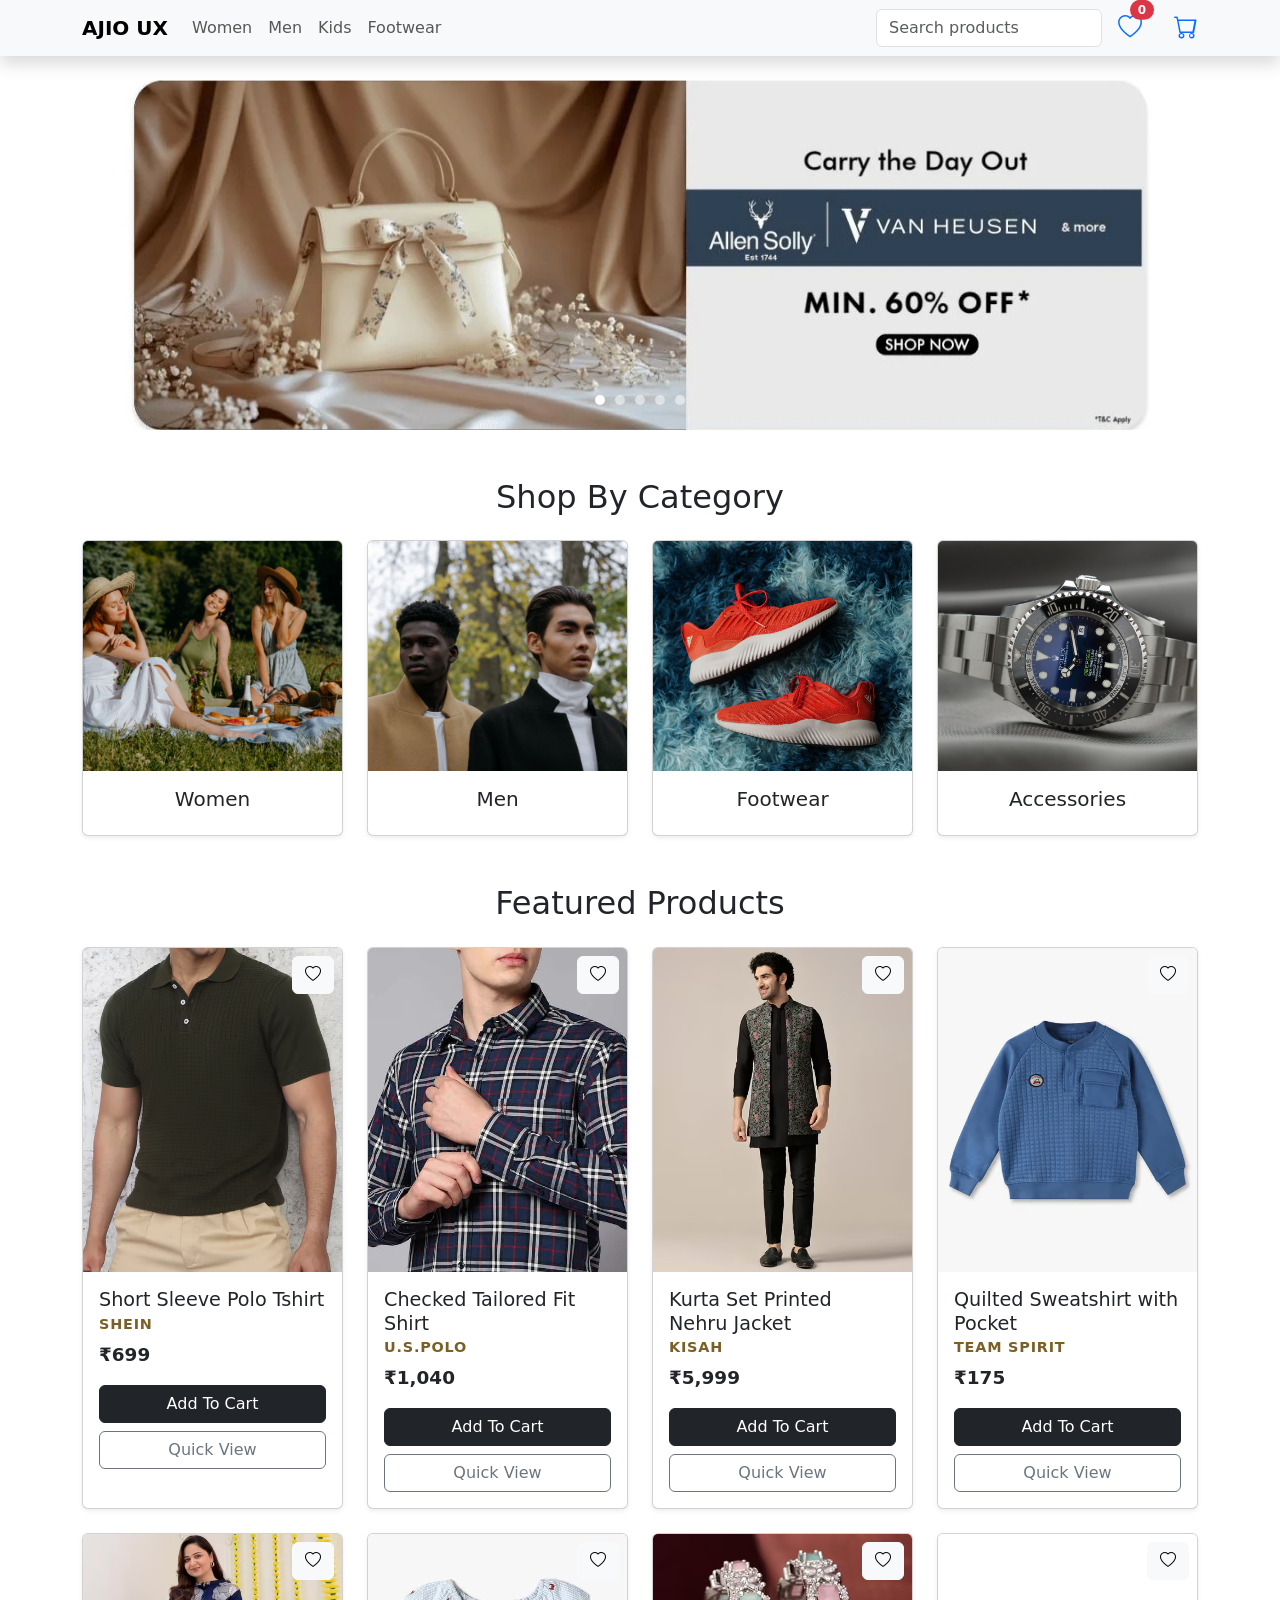
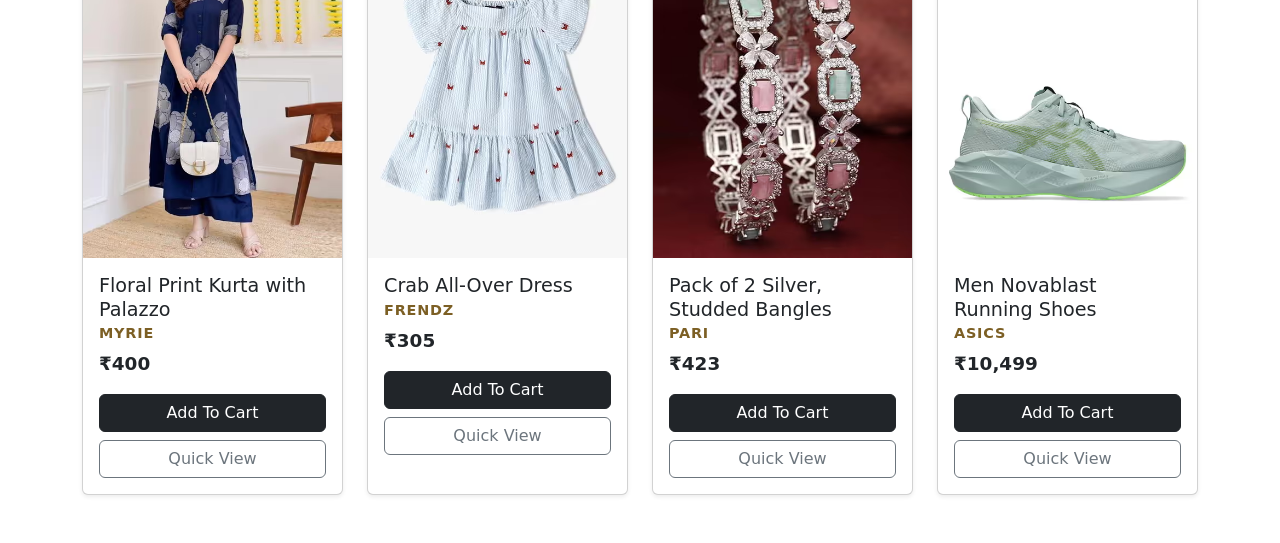
==== index.html @ 8faeaf85 "initial commit homepage done" ====
<!DOCTYPE html>
<html lang="en">

<head>
    <meta charset="UTF-8">
    <meta name="viewport" content="width=device-width, initial-scale=1.0">
    <title>AJIO</title>

    <link href="https://cdn.jsdelivr.net/npm/bootstrap@5.3.7/dist/css/bootstrap.min.css" rel="stylesheet">
    <link rel="stylesheet"
        href="https://cdn.jsdelivr.net/npm/bootstrap-icons@1.11.3/font/bootstrap-icons.min.css">

    <link rel="stylesheet" href="css/style.css">
</head>

<body>

    <nav class="navbar navbar-expand-lg bg-light shadow fixed-top">
    <div class="container">
        <a class="navbar-brand fw-bold" href="#">AJIO UX</a>
        <button class="navbar-toggler"
            type="button"
            data-bs-toggle="collapse"
            data-bs-target="#navbarNav">
            <span class="navbar-toggler-icon"></span>
        </button>
        <div class="collapse navbar-collapse"
            id="navbarNav">
            <ul class="navbar-nav me-auto">
                <li class="nav-item">
                    <a class="nav-link" href="#">Women</a>
                </li>
                <li class="nav-item">
                    <a class="nav-link" href="#">Men</a>
                </li>
                <li class="nav-item">
                    <a class="nav-link" href="#">Kids</a>
                </li>
                <li class="nav-item">
                    <a class="nav-link" href="#">Footwear</a>
                </li>
            </ul>
            <form class="d-flex me-3">
                <input
                    class="form-control"
                    type="search"
                    placeholder="Search products">
            </form>
            <a href="#" class="me-3">
                <div class="position-relative me-3">
                    <i class="bi bi-heart fs-4"></i>
                    <span
                        id="wishlist-count"
                        class="position-absolute top-0 start-100 translate-middle badge rounded-pill bg-danger">
                        0
                    </span>
                </div>
            </a>
            <a href="#"><i class="bi bi-cart fs-4"></i></a>
        </div>

    </div>
    </nav>
    <div class="mt-5 pt-3">
    <div id="offerCarousel" class="carousel slide mt-3" data-bs-ride="carousel">
        <div class="carousel-indicators">
    <button type="button"
            data-bs-target="#offerCarousel"
            data-bs-slide-to="0"
            class="active"
            aria-current="true">
    </button>
    <button type="button"
            data-bs-target="#offerCarousel"
            data-bs-slide-to="1">
    </button>
    <button type="button"
            data-bs-target="#offerCarousel"
            data-bs-slide-to="2">
    </button>
    <button type="button"
            data-bs-target="#offerCarousel"
            data-bs-slide-to="3">
    </button>
    <button type="button"
            data-bs-target="#offerCarousel"
            data-bs-slide-to="4">
    </button>
</div>
    <div class="carousel-inner">
        <div class="carousel-item active">
            <img src="images/vanheusen.webp"
            class="d-block w-100"
            alt="AJIO App Offer">
        </div>
        <div class="carousel-item">
            <div class="bg-danger text-white text-center carousel-content">
                <h2>Summer Sale</h2>
                <p>Up to 70% Off on Fashion</p>
                <button class="btn btn-light">Shop Now</button>
            </div>
        </div>
        <div class="carousel-item">
            <img src="images/appad.jpg"
            class="d-block w-100"
            alt="AJIO App Offer">
        </div>
        <div class="carousel-item">
            <img src="images/campus.webp"
            class="d-block w-100"
            alt="AJIO App Offer">
        </div>
        <div class="carousel-item">
            <img src="images/biba.jpg"
            class="d-block w-100"
            alt="AJIO App Offer">
        </div>
    </div>
    <button
        class="carousel-control-prev"
        type="button"
        data-bs-target="#offerCarousel"
        data-bs-slide="prev">
        <span class="carousel-control-prev-icon"></span>
    </button>
    <button
        class="carousel-control-next"
        type="button"
        data-bs-target="#offerCarousel"
        data-bs-slide="next">
        <span class="carousel-control-next-icon"></span>
    </button>

    </div>
    </div>
    
    <section class="container my-5">
    <h2 class="text-center mb-4">Shop By Category</h2>
    <div class="row g-4">
        <div class="col-md-3">
            <div class="card shadow-sm">
                <img
                    src="images/pexels-ladies.jpg"
                    class="card-img-top category-img"
                    alt="Women Fashion">
                <div class="card-body text-center">
                    <h5 class="card-title">
                        Women
                    </h5>
                </div>
            </div>
        </div>

        <div class="col-md-3">
            <div class="card shadow-sm">
                <img
                    src="images/pexels-men.jpg" class="card-img-top category-img"
                    alt="Men Fashion">
                <div class="card-body text-center">
                    <h5 class="card-title">
                        Men
                    </h5>
                </div>
            </div>
        </div>

        <div class="col-md-3">
            <div class="card shadow-sm">
                <img
                    src="images/pexels-shoes.jpg"
                    class="card-img-top category-img"
                    alt="Foot Fashion">
                <div class="card-body text-center">
                    <h5 class="card-title">
                        Footwear
                    </h5>
                </div>
            </div>
        </div>

        <div class="col-md-3">
            <div class="card shadow-sm">
                <img
                    src="images/pexels-watches.jpg"
                    class="card-img-top category-img"
                    alt="Accessories">
                <div class="card-body text-center">
                    <h5 class="card-title">
                        Accessories
                    </h5>
                </div>
            </div>
        </div>

    </div>
    </section>
    <section class="container my-5">
    <h2 class="text-center mb-4">Featured Products</h2>
    <div class="row g-4">
        <!-- Product 1 -->
        <div class="col-md-3">
            <div class="card h-100 shadow-sm position-relative">
                <button
                    class="btn btn-light position-absolute top-0 end-0 m-2 wishlist-btn">
                    <i class="bi bi-heart"></i>
                </button>
                <img
                    src="images/tshirt.avif"
                    class="card-img-top">
                <div class="card-body">
                    <h5 class="product-name">Short Sleeve Polo Tshirt</h5>
                    <p class="product-brand">SHEIN</p>
                    <p class="product-price">₹699</p>
                    <button class="btn btn-dark w-100">Add To Cart</button>
                    <button
                        class="btn btn-outline-secondary w-100 mt-2"
                        data-bs-toggle="modal"
                        data-bs-target="#productModal">
                            Quick View
                    </button>
                </div>
            </div>
        </div>
        <!-- Product 2 -->
        <div class="col-md-3">
            <div class="card h-100 shadow-sm position-relative">
                <button
                    class="btn btn-light position-absolute top-0 end-0 m-2 wishlist-btn">
                    <i class="bi bi-heart"></i>
                </button>
                <img
                    src="images/checkered.avif"
                    class="card-img-top">
                <div class="card-body">
                    <h5 class="product-name">Checked Tailored Fit Shirt</h5>
                    <p class="product-brand">U.S.POLO</p>
                    <p class="product-price">₹1,040</p>
                    <button class="btn btn-dark w-100">Add To Cart</button>
                    <button
                        class="btn btn-outline-secondary w-100 mt-2"
                        data-bs-toggle="modal"
                        data-bs-target="#productModal">
                            Quick View
                    </button>
                </div>
            </div>
        </div>
        <!-- Product 3 -->
        <div class="col-md-3">
            <div class="card h-100 shadow-sm position-relative">
                <button
                    class="btn btn-light position-absolute top-0 end-0 m-2 wishlist-btn">
                    <i class="bi bi-heart"></i>
                </button>
                <img
                    src="images/sherwani.avif"
                    class="card-img-top">
                <div class="card-body">
                    <h5 class="product-name">Kurta Set Printed Nehru Jacket</h5>
                    <p class="product-brand">KISAH</p>
                    <p class="product-price">₹5,999</p>
                    <button class="btn btn-dark w-100">Add To Cart</button>
                    <button
                        class="btn btn-outline-secondary w-100 mt-2"
                        data-bs-toggle="modal"
                        data-bs-target="#productModal">
                            Quick View
                    </button>
                </div>
            </div>
        </div>
        <!-- Product 4 -->
        <div class="col-md-3">
            <div class="card h-100 shadow-sm position-relative">
                <button
                    class="btn btn-light position-absolute top-0 end-0 m-2 wishlist-btn">
                    <i class="bi bi-heart"></i>
                </button>
                <img
                    src="images/quilted-sweats.avif"
                    class="card-img-top">
                <div class="card-body">
                    <h5 class="product-name">Quilted Sweatshirt with Pocket</h5>
                    <p class="product-brand">TEAM SPIRIT</p>
                    <p class="product-price">₹175</p>
                    <button class="btn btn-dark w-100">Add To Cart</button>
                    <button
                        class="btn btn-outline-secondary w-100 mt-2"
                        data-bs-toggle="modal"
                        data-bs-target="#productModal">
                            Quick View
                    </button>
                </div>
            </div>
        </div>
        <!-- Product 5 -->
        <div class="col-md-3">
            <div class="card h-100 shadow-sm position-relative">
                <button
                    class="btn btn-light position-absolute top-0 end-0 m-2 wishlist-btn">
                    <i class="bi bi-heart"></i>
                </button>
                <img
                    src="images/coordset.avif"
                    class="card-img-top">
                <div class="card-body">
                    <h5 class="product-name">Floral Print Kurta with Palazzo</h5>
                    <p class="product-brand">MYRIE</p>
                    <p class="product-price">₹400</p>
                    <button class="btn btn-dark w-100">Add To Cart</button>
                    <button
                        class="btn btn-outline-secondary w-100 mt-2"
                        data-bs-toggle="modal"
                        data-bs-target="#productModal">
                            Quick View
                    </button>
                </div>
            </div>
        </div>
        <!-- Product 6 -->
        <div class="col-md-3">
            <div class="card h-100 shadow-sm position-relative">
                <button
                    class="btn btn-light position-absolute top-0 end-0 m-2 wishlist-btn">
                    <i class="bi bi-heart"></i>
                </button>
                <img
                    src="images/crab-kids-dress.avif"
                    class="card-img-top">
                <div class="card-body">
                    <h5 class="product-name">Crab All-Over Dress</h5>
                    <p class="product-brand">FRENDZ</p>
                    <p class="product-price">₹305</p>
                    <button class="btn btn-dark w-100">Add To Cart</button>
                    <button
                        class="btn btn-outline-secondary w-100 mt-2"
                        data-bs-toggle="modal"
                        data-bs-target="#productModal">
                            Quick View
                    </button>
                </div>
            </div>
        </div>
        <!-- Product 7 -->
        <div class="col-md-3">
            <div class="card h-100 shadow-sm position-relative">
                <button
                    class="btn btn-light position-absolute top-0 end-0 m-2 wishlist-btn">
                    <i class="bi bi-heart"></i>
                </button>
                <img
                    src="images/bangles.avif"
                    class="card-img-top">
                <div class="card-body">
                    <h5 class="product-name">Pack of 2 Silver, Studded Bangles</h5>
                    <p class="product-brand">PARI</p>
                    <p class="product-price">₹423</p>
                    <button class="btn btn-dark w-100">Add To Cart</button>
                    <button
                        class="btn btn-outline-secondary w-100 mt-2"
                        data-bs-toggle="modal"
                        data-bs-target="#productModal">
                            Quick View
                    </button>
                </div>
            </div>
        </div>
        <!-- Product 8 -->
        <div class="col-md-3">
            <div class="card h-100 shadow-sm position-relative">
                <button
                    class="btn btn-light position-absolute top-0 end-0 m-2 wishlist-btn">
                    <i class="bi bi-heart"></i>
                </button>
                <img
                    src="images/shoes.avif"
                    class="card-img-top">
                <div class="card-body">
                    <h5 class="product-name">Men Novablast Running Shoes</h5>
                    <p class="product-brand">ASICS</p>
                    <p class="product-price">₹10,499</p>
                    <button class="btn btn-dark w-100">Add To Cart</button>
                    <button
                        class="btn btn-outline-secondary w-100 mt-2"
                        data-bs-toggle="modal"
                        data-bs-target="#productModal">
                            Quick View
                    </button>
                </div>
            </div>
        </div>
    </div>
    </section>
    <script src="https://cdn.jsdelivr.net/npm/bootstrap@5.3.7/dist/js/bootstrap.bundle.min.js"></script>
    <script src="js/app.js"></script>
    <div class="modal fade" id="productModal" tabindex="-1">
    <div class="modal-dialog modal-xl">
        <div class="modal-content">
            <div class="modal-header">
                <h5 class="modal-brand">SHEIN</h5>
                <button
                type="button"
                class="btn-close"
                data-bs-dismiss="modal">
                </button>
            </div>
            <div class="modal-body">
                <div class="row g-4">
                    <div class="col-md-7">
                    <img
                    src="images/tshirt.avif"
                    class="img-fluid rounded modal-product-image">
                    </div>
                    <div class="col-md-5">
                        <h2>Short Sleeve Polo Tshirt</h2>
                        <p class="product-brand">SHEIN</p>
                        <div class="d-flex align-items-center mb-3">
                            <span class="badge bg-success px-3 py-2 me-2">
                                4.5
                                <i class="bi bi-star-fill"></i>
                            </span>
                            <small class="text-muted">
                                218 Ratings
                            </small>
                        </div>
                        <h3 class="text-success">₹699</h3>
                        <p class="text-muted mb-4">
                        Comfortable casual polo t-shirt
                        for everyday wear.</p>
                        <p class="fw-semibold mt-4 mb-2">Select Size</p>
                        <div class="d-flex gap-2">
                            <button class="btn btn-outline-secondary rounded-circle size-btn">S</button>
                            <button class="btn btn-outline-secondary rounded-circle size-btn">M</button>
                            <button class="btn btn-outline-secondary rounded-circle size-btn">L</button>
                            <button class="btn btn-outline-secondary rounded-circle size-btn">XL</button>
                        </div>
                        <div class="row mt-4">
                            <div class="col-4">
                                <button class="btn btn-outline-danger w-100">
                                    <i class="bi bi-heart"></i>
                                    Wishlist
                                </button>
                            </div>
                            <div class="col-8">
                                <button class="btn cart-btn w-100">
                                    <i class="bi bi-cart"></i>
                                    Add to Cart
                                </button>
                            </div>
                        </div>
                        <div class="d-grid mt-3">
                            <a
                            href="https://www.ajio.com/shein-shein-medium-length-short-sleeve-self-design-polo-tshirt/p/443397620_green"
                            target="_blank"
                            class="view-details-btn btn w-100 mt-3">
                            View Product Details →
                            </a>
                        </div>
                    </div>
                </div>
            </div>
        </div>
    </div>

    </div>
</body>

</html>
---- css/style.css ----
.navbar{
    box-shadow:0 2px 10px rgba(0,0,0,.09);
}
.card{
    transition:0.3s;
}
.card:hover{
    transform:translateY(-8px);
}
.category-img{
    height:230px;
    object-fit:cover;
}

.carousel-item img{
    width:50%;
    height:350px;
    object-fit:cover;
}
.carousel-content{
    height:350px;
    display:flex;
    flex-direction:column;
    justify-content:center;
    align-items:center;
}
.carousel-indicators{
    margin-bottom:15px;
}
.carousel-indicators button{
    width:10px !important;
    height:10px !important;
    border-radius:50%;
    margin:0 5px !important;
}
.carousel-indicators .active{
    background-color:#ffffff;
}

.modal-product-image{
    width:80%;
    height:500px;
    object-fit:cover;
}
.modal-body{
    padding:30px;
}
.modal-brand{
    color:#7c5f24;
    font-weight:600;
    text-transform:uppercase;
}

.size-btn{
    width:50px;
    height:50px;
    padding:0;
    font-weight:600;
}
.size-btn.active{
    background:black;
    color:white;
    border-color:black;
}
:root{
    --primary: #212529;      /* black */
    --secondary: #7c5f24;    /* gold/brown */
}

.product-name{
    font-size: 1.2rem;
    font-weight: 500;
    margin-bottom: 2px;
    color: var(--primary);
}
.product-brand{
    color: var(--secondary);
    font-weight: 600;
    font-size: .9rem;
    text-transform: uppercase;
    letter-spacing: .8px;
    margin-bottom: 6px;
}
.product-price{
    font-size: 1.15rem;
    font-weight: 700;
    color: var(--primary);
}

.cart-btn{
    background: var(--secondary);
    border-color: var(--secondary);
    color:white;
}
.cart-btn:hover{
    background:#654b1c;
    border-color:#654b1c;
}
.view-details-btn{
    border:1px solid #7c5f24;
    color:#7c5f24;
    background:white;
}
.view-details-btn:hover{
    background:#7c5f24;
    color:white;
}
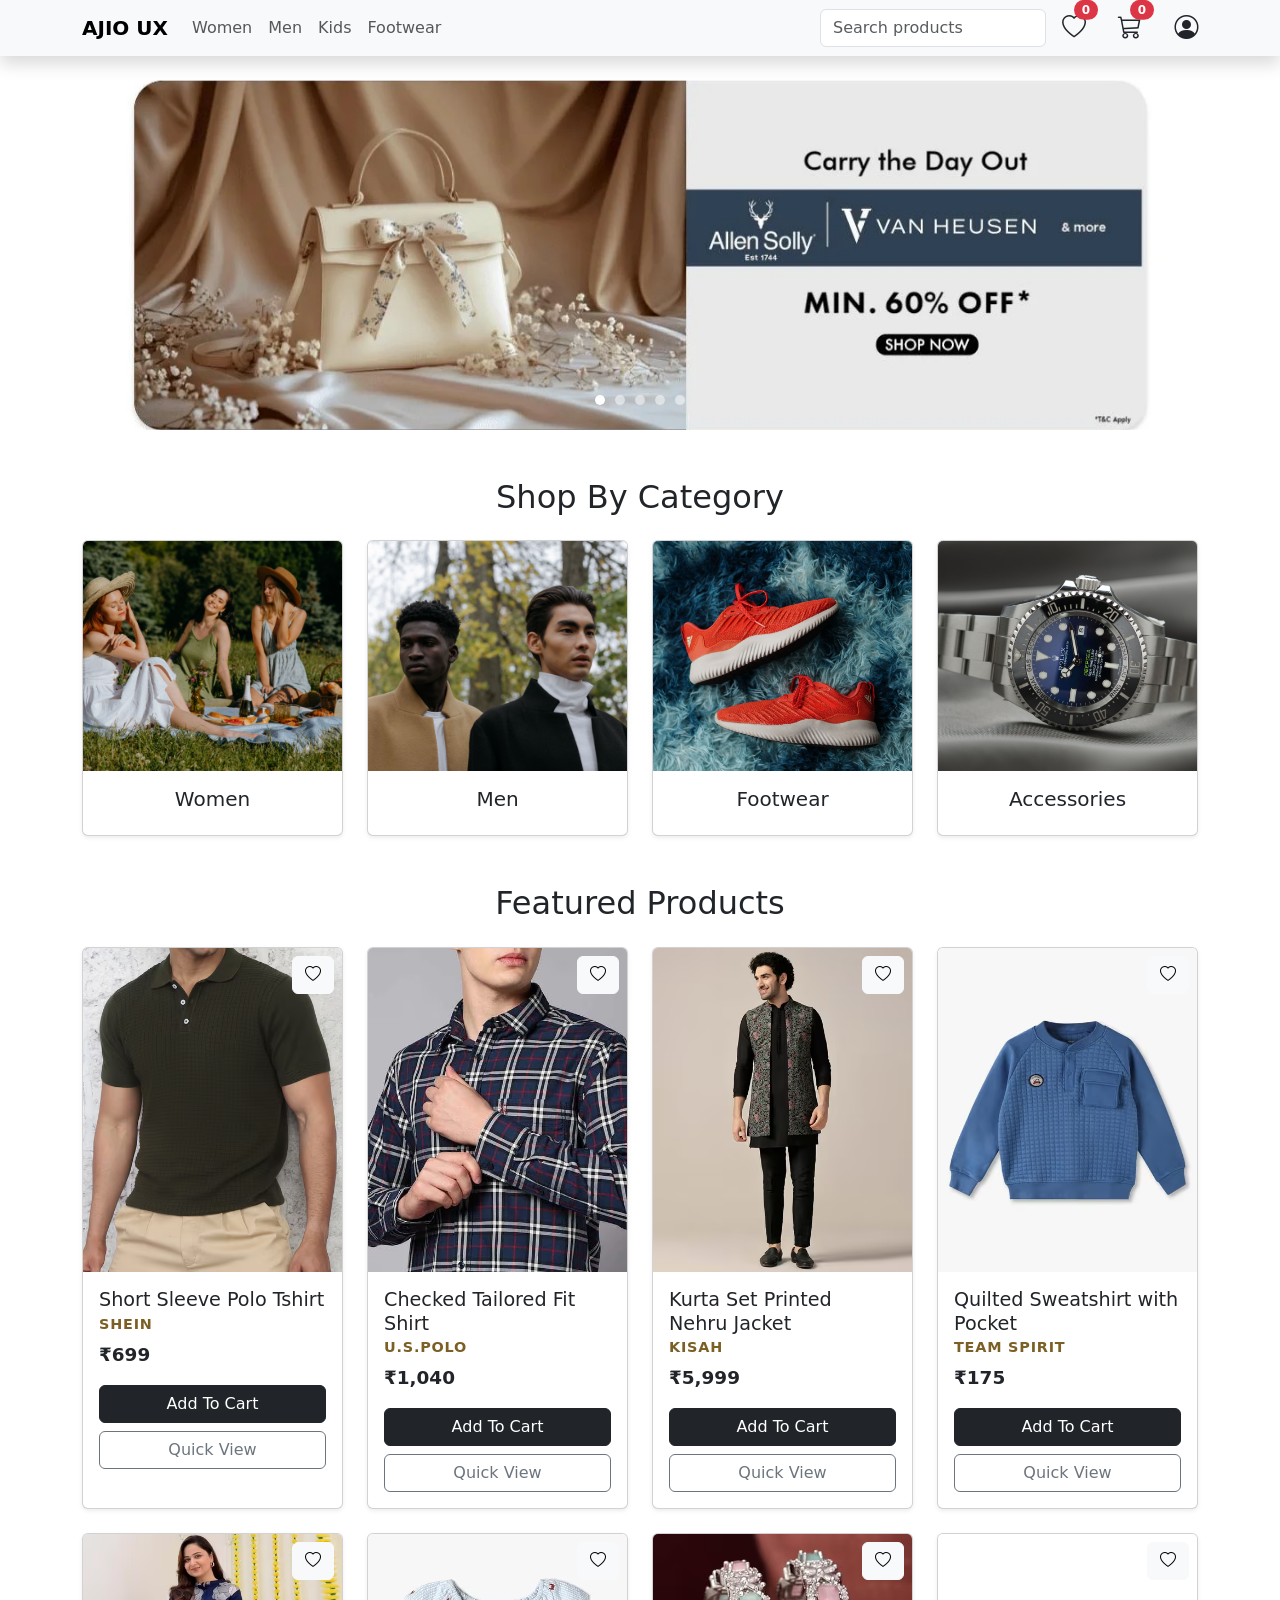
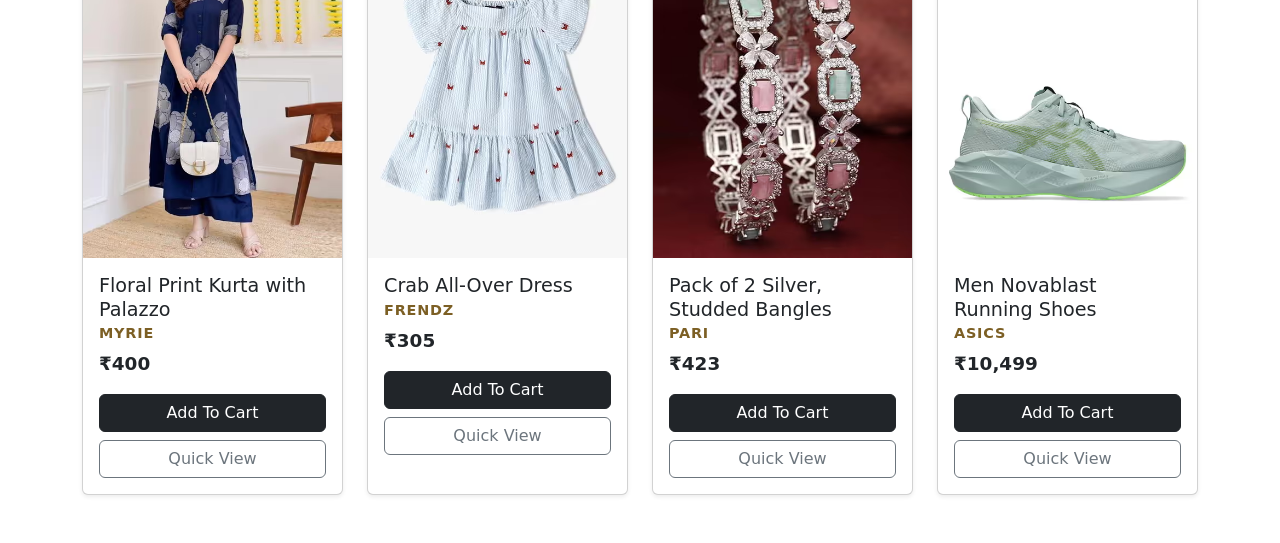
==== commit 908b3338: "Implemented dynamic cart, wishlist, and product modal" ====
--- a/index.html
+++ b/index.html
@@ -5,16 +5,12 @@
     <meta charset="UTF-8">
     <meta name="viewport" content="width=device-width, initial-scale=1.0">
     <title>AJIO</title>
-
     <link href="https://cdn.jsdelivr.net/npm/bootstrap@5.3.7/dist/css/bootstrap.min.css" rel="stylesheet">
-    <link rel="stylesheet"
-        href="https://cdn.jsdelivr.net/npm/bootstrap-icons@1.11.3/font/bootstrap-icons.min.css">
-
+    <link rel="stylesheet" href="https://cdn.jsdelivr.net/npm/bootstrap-icons@1.11.3/font/bootstrap-icons.min.css">
     <link rel="stylesheet" href="css/style.css">
 </head>
 
 <body>
-
     <nav class="navbar navbar-expand-lg bg-light shadow fixed-top">
     <div class="container">
         <a class="navbar-brand fw-bold" href="#">AJIO UX</a>
@@ -46,7 +42,8 @@
                     type="search"
                     placeholder="Search products">
             </form>
-            <a href="#" class="me-3">
+            <div class="d-flex align-items-center">
+            <a href="#" class="me-3 text-dark">
                 <div class="position-relative me-3">
                     <i class="bi bi-heart fs-4"></i>
                     <span
@@ -56,9 +53,73 @@
                     </span>
                 </div>
             </a>
-            <a href="#"><i class="bi bi-cart fs-4"></i></a>
-        </div>
-
+            <div class="position-relative me-3" id="cart-container">
+                <a href="#" class="text-dark" id="cart-icon">
+                    <i class="bi bi-cart3 fs-4"></i>
+                </a>
+                <span
+                    id="cart-count"
+                    class="position-absolute top-0 start-100 translate-middle badge rounded-pill bg-danger">
+                    0
+                </span>
+                <div id="cart-preview">
+                    <h6 class="fw-bold mb-3">
+                        My Cart
+                    </h6>
+                    <div id="cart-items">
+                        <p class="text-muted">
+                            Your cart is empty.
+                        </p>
+                    </div>
+                    <hr>
+                    <div class="d-flex justify-content-between">
+                        <strong>Total</strong>
+                        <strong>
+                            ₹<span id="cart-total">0</span>
+                        </strong>
+                    </div>
+                    <button class="btn btn-dark w-100 mt-3">
+                        View Cart
+                    </button>
+                </div>
+            </div>
+            <div class="dropdown ms-3">
+                <a
+                    href="#"
+                    class="text-dark text-decoration-none"
+                    data-bs-toggle="dropdown">
+                    <i class="bi bi-person-circle fs-4"></i>
+                </a>
+                <ul class="dropdown-menu dropdown-menu-end">
+                    <li>
+                        <a class="dropdown-item" href="#">
+                            <i class="bi bi-person me-2"></i>
+                            My Profile
+                        </a>
+                    </li>
+                    <li>
+                        <a class="dropdown-item" href="#">
+                            <i class="bi bi-bag me-2"></i>
+                            My Orders
+                        </a>
+                    </li>
+                    <li>
+                        <a class="dropdown-item" href="#">
+                            <i class="bi bi-gear me-2"></i>
+                            Settings
+                        </a>
+                    </li>
+                    <li><hr class="dropdown-divider"></li>
+                    <li>
+                        <a class="dropdown-item text-danger" href="#">
+                            <i class="bi bi-box-arrow-right me-2"></i>
+                            Logout
+                        </a>
+                    </li>
+                </ul>
+            </div>
+            </div>
+        </div>
     </div>
     </nav>
     <div class="mt-5 pt-3">
@@ -194,12 +255,13 @@
 
     </div>
     </section>
+
     <section class="container my-5">
     <h2 class="text-center mb-4">Featured Products</h2>
     <div class="row g-4">
         <!-- Product 1 -->
         <div class="col-md-3">
-            <div class="card h-100 shadow-sm position-relative">
+            <div class="card h-100 shadow-sm position-relative"data-id="1">
                 <button
                     class="btn btn-light position-absolute top-0 end-0 m-2 wishlist-btn">
                     <i class="bi bi-heart"></i>
@@ -211,9 +273,10 @@
                     <h5 class="product-name">Short Sleeve Polo Tshirt</h5>
                     <p class="product-brand">SHEIN</p>
                     <p class="product-price">₹699</p>
-                    <button class="btn btn-dark w-100">Add To Cart</button>
-                    <button
-                        class="btn btn-outline-secondary w-100 mt-2"
+                    <button class="btn btn-dark w-100 add-cart-btn">Add To Cart</button>
+                    <button
+                        class="btn btn-outline-secondary w-100 mt-2 quick-view-btn"
+                        data-id="1"
                         data-bs-toggle="modal"
                         data-bs-target="#productModal">
                             Quick View
@@ -223,7 +286,7 @@
         </div>
         <!-- Product 2 -->
         <div class="col-md-3">
-            <div class="card h-100 shadow-sm position-relative">
+            <div class="card h-100 shadow-sm position-relative"data-id="2">
                 <button
                     class="btn btn-light position-absolute top-0 end-0 m-2 wishlist-btn">
                     <i class="bi bi-heart"></i>
@@ -235,9 +298,10 @@
                     <h5 class="product-name">Checked Tailored Fit Shirt</h5>
                     <p class="product-brand">U.S.POLO</p>
                     <p class="product-price">₹1,040</p>
-                    <button class="btn btn-dark w-100">Add To Cart</button>
-                    <button
-                        class="btn btn-outline-secondary w-100 mt-2"
+                    <button class="btn btn-dark w-100 add-cart-btn">Add To Cart</button>
+                    <button
+                        class="btn btn-outline-secondary w-100 mt-2 quick-view-btn"
+                        data-id="2"
                         data-bs-toggle="modal"
                         data-bs-target="#productModal">
                             Quick View
@@ -247,7 +311,7 @@
         </div>
         <!-- Product 3 -->
         <div class="col-md-3">
-            <div class="card h-100 shadow-sm position-relative">
+            <div class="card h-100 shadow-sm position-relative" data-id="3">
                 <button
                     class="btn btn-light position-absolute top-0 end-0 m-2 wishlist-btn">
                     <i class="bi bi-heart"></i>
@@ -259,9 +323,10 @@
                     <h5 class="product-name">Kurta Set Printed Nehru Jacket</h5>
                     <p class="product-brand">KISAH</p>
                     <p class="product-price">₹5,999</p>
-                    <button class="btn btn-dark w-100">Add To Cart</button>
-                    <button
-                        class="btn btn-outline-secondary w-100 mt-2"
+                    <button class="btn btn-dark w-100 add-cart-btn">Add To Cart</button>
+                    <button
+                        class="btn btn-outline-secondary quick-view-btn w-100 mt-2"
+                        data-id="3"
                         data-bs-toggle="modal"
                         data-bs-target="#productModal">
                             Quick View
@@ -271,7 +336,7 @@
         </div>
         <!-- Product 4 -->
         <div class="col-md-3">
-            <div class="card h-100 shadow-sm position-relative">
+            <div class="card h-100 shadow-sm position-relative"data-id="4">
                 <button
                     class="btn btn-light position-absolute top-0 end-0 m-2 wishlist-btn">
                     <i class="bi bi-heart"></i>
@@ -283,9 +348,10 @@
                     <h5 class="product-name">Quilted Sweatshirt with Pocket</h5>
                     <p class="product-brand">TEAM SPIRIT</p>
                     <p class="product-price">₹175</p>
-                    <button class="btn btn-dark w-100">Add To Cart</button>
-                    <button
-                        class="btn btn-outline-secondary w-100 mt-2"
+                    <button class="btn btn-dark w-100 add-cart-btn">Add To Cart</button>
+                    <button
+                        class="btn btn-outline-secondary quick-view-btn w-100 mt-2"
+                        data-id="4"
                         data-bs-toggle="modal"
                         data-bs-target="#productModal">
                             Quick View
@@ -295,7 +361,7 @@
         </div>
         <!-- Product 5 -->
         <div class="col-md-3">
-            <div class="card h-100 shadow-sm position-relative">
+            <div class="card h-100 shadow-sm position-relative"data-id="5">
                 <button
                     class="btn btn-light position-absolute top-0 end-0 m-2 wishlist-btn">
                     <i class="bi bi-heart"></i>
@@ -307,9 +373,10 @@
                     <h5 class="product-name">Floral Print Kurta with Palazzo</h5>
                     <p class="product-brand">MYRIE</p>
                     <p class="product-price">₹400</p>
-                    <button class="btn btn-dark w-100">Add To Cart</button>
-                    <button
-                        class="btn btn-outline-secondary w-100 mt-2"
+                    <button class="btn btn-dark w-100 add-cart-btn">Add To Cart</button>
+                    <button
+                        class="btn btn-outline-secondary quick-view-btn w-100 mt-2"
+                        data-id="5"
                         data-bs-toggle="modal"
                         data-bs-target="#productModal">
                             Quick View
@@ -319,7 +386,7 @@
         </div>
         <!-- Product 6 -->
         <div class="col-md-3">
-            <div class="card h-100 shadow-sm position-relative">
+            <div class="card h-100 shadow-sm position-relative"data-id="6">
                 <button
                     class="btn btn-light position-absolute top-0 end-0 m-2 wishlist-btn">
                     <i class="bi bi-heart"></i>
@@ -331,9 +398,10 @@
                     <h5 class="product-name">Crab All-Over Dress</h5>
                     <p class="product-brand">FRENDZ</p>
                     <p class="product-price">₹305</p>
-                    <button class="btn btn-dark w-100">Add To Cart</button>
-                    <button
-                        class="btn btn-outline-secondary w-100 mt-2"
+                    <button class="btn btn-dark w-100 add-cart-btn">Add To Cart</button>
+                    <button
+                        class="btn btn-outline-secondary quick-view-btn w-100 mt-2"
+                        data-id="6"
                         data-bs-toggle="modal"
                         data-bs-target="#productModal">
                             Quick View
@@ -343,7 +411,7 @@
         </div>
         <!-- Product 7 -->
         <div class="col-md-3">
-            <div class="card h-100 shadow-sm position-relative">
+            <div class="card h-100 shadow-sm position-relative" data-id="7">
                 <button
                     class="btn btn-light position-absolute top-0 end-0 m-2 wishlist-btn">
                     <i class="bi bi-heart"></i>
@@ -355,9 +423,10 @@
                     <h5 class="product-name">Pack of 2 Silver, Studded Bangles</h5>
                     <p class="product-brand">PARI</p>
                     <p class="product-price">₹423</p>
-                    <button class="btn btn-dark w-100">Add To Cart</button>
-                    <button
-                        class="btn btn-outline-secondary w-100 mt-2"
+                    <button class="btn btn-dark w-100 add-cart-btn">Add To Cart</button>
+                    <button
+                        class="btn btn-outline-secondary quick-view-btn w-100 mt-2"
+                        data-id="7"
                         data-bs-toggle="modal"
                         data-bs-target="#productModal">
                             Quick View
@@ -367,7 +436,7 @@
         </div>
         <!-- Product 8 -->
         <div class="col-md-3">
-            <div class="card h-100 shadow-sm position-relative">
+            <div class="card h-100 shadow-sm position-relative" data-id="8">
                 <button
                     class="btn btn-light position-absolute top-0 end-0 m-2 wishlist-btn">
                     <i class="bi bi-heart"></i>
@@ -379,9 +448,10 @@
                     <h5 class="product-name">Men Novablast Running Shoes</h5>
                     <p class="product-brand">ASICS</p>
                     <p class="product-price">₹10,499</p>
-                    <button class="btn btn-dark w-100">Add To Cart</button>
-                    <button
-                        class="btn btn-outline-secondary w-100 mt-2"
+                    <button class="btn btn-dark w-100 add-cart-btn">Add To Cart</button>
+                    <button
+                        class="btn btn-outline-secondary quick-view-btn w-100 mt-2"
+                        data-id="8"
                         data-bs-toggle="modal"
                         data-bs-target="#productModal">
                             Quick View
@@ -391,13 +461,12 @@
         </div>
     </div>
     </section>
-    <script src="https://cdn.jsdelivr.net/npm/bootstrap@5.3.7/dist/js/bootstrap.bundle.min.js"></script>
-    <script src="js/app.js"></script>
+    
     <div class="modal fade" id="productModal" tabindex="-1">
     <div class="modal-dialog modal-xl">
         <div class="modal-content">
             <div class="modal-header">
-                <h5 class="modal-brand">SHEIN</h5>
+                <!-- <h5>SHEIN</h5> -->
                 <button
                 type="button"
                 class="btn-close"
@@ -407,50 +476,43 @@
             <div class="modal-body">
                 <div class="row g-4">
                     <div class="col-md-7">
-                    <img
-                    src="images/tshirt.avif"
-                    class="img-fluid rounded modal-product-image">
+                    <img id="modal-image"
+                        class="img-fluid rounded"
+                        src=""
+                        alt="">
                     </div>
                     <div class="col-md-5">
-                        <h2>Short Sleeve Polo Tshirt</h2>
-                        <p class="product-brand">SHEIN</p>
+                        <h1 id="modal-name"></h1>
+                        <p class="product-brand"id="modal-brand"></p>
                         <div class="d-flex align-items-center mb-3">
-                            <span class="badge bg-success px-3 py-2 me-2">
-                                4.5
-                                <i class="bi bi-star-fill"></i>
-                            </span>
-                            <small class="text-muted">
-                                218 Ratings
-                            </small>
+                            <span class="badge bg-success px-3 py-2 me-2"id="modal-rating"><i class="bi bi-star-fill"></i></span>
+                             <span id="modal-reviews"></span>
                         </div>
-                        <h3 class="text-success">₹699</h3>
-                        <p class="text-muted mb-4">
-                        Comfortable casual polo t-shirt
-                        for everyday wear.</p>
+                        <h3 class="text-success"id="modal-price"></h3>
+                        <p class="text-muted mb-4"id="modal-description"></p>
                         <p class="fw-semibold mt-4 mb-2">Select Size</p>
                         <div class="d-flex gap-2">
-                            <button class="btn btn-outline-secondary rounded-circle size-btn">S</button>
-                            <button class="btn btn-outline-secondary rounded-circle size-btn">M</button>
-                            <button class="btn btn-outline-secondary rounded-circle size-btn">L</button>
-                            <button class="btn btn-outline-secondary rounded-circle size-btn">XL</button>
+                            <button class="btn btn-outline-secondary rounded-circle size-btn"data-size="S">S</button>
+                            <button class="btn btn-outline-secondary rounded-circle size-btn"data-size="M">M</button>
+                            <button class="btn btn-outline-secondary rounded-circle size-btn"data-size="L">L</button>
+                            <button class="btn btn-outline-secondary rounded-circle size-btn"data-size="XL">XL</button>
                         </div>
                         <div class="row mt-4">
                             <div class="col-4">
-                                <button class="btn btn-outline-danger w-100">
+                                <button class="btn btn-outline-danger w-100 modal-wishlist-btn">
                                     <i class="bi bi-heart"></i>
                                     Wishlist
                                 </button>
                             </div>
                             <div class="col-8">
-                                <button class="btn cart-btn w-100">
+                                <button class="btn cart-btn w-100" id="modal-add-cart">
                                     <i class="bi bi-cart"></i>
                                     Add to Cart
                                 </button>
                             </div>
                         </div>
                         <div class="d-grid mt-3">
-                            <a
-                            href="https://www.ajio.com/shein-shein-medium-length-short-sleeve-self-design-polo-tshirt/p/443397620_green"
+                            <a id="modal-link"
                             target="_blank"
                             class="view-details-btn btn w-100 mt-3">
                             View Product Details →
@@ -461,8 +523,8 @@
             </div>
         </div>
     </div>
-
-    </div>
+    </div>
+    <script src="https://cdn.jsdelivr.net/npm/bootstrap@5.3.7/dist/js/bootstrap.bundle.min.js"></script>
+    <script src="js/app.js"></script>
 </body>
-
 </html>
--- a/css/style.css
+++ b/css/style.css
@@ -1,6 +1,47 @@
 .navbar{
     box-shadow:0 2px 10px rgba(0,0,0,.09);
 }
+.nav-icons i{
+    transition:.3s;
+}
+.nav-icons i:hover{
+    cursor: pointer;
+    color:#7c5f24;
+}
+
+#cart-container{
+    cursor:pointer;
+}
+#cart-preview{
+    width:320px;
+    position:absolute;
+    right:0;
+    top:45px;
+    display:none;
+    z-index:9999;
+    background:#fff;
+    padding:10px;
+    border-radius:15px;
+    border:1px solid #ddd;
+    box-shadow:0 8px 25px rgba(0,0,0,.12);
+}
+
+.dropdown-menu{
+    border:none;
+    border-radius:15px;
+    box-shadow:0 8px 25px rgba(0,0,0,.12);
+    padding:10px;
+}
+.dropdown-item{
+    border-radius:10px;
+    padding:10px 15px;
+    transition:.3s;
+}
+.dropdown-item:hover{
+    background:#f5f5f5;
+    color:#7c5f24;
+}
+
 .card{
     transition:0.3s;
 }
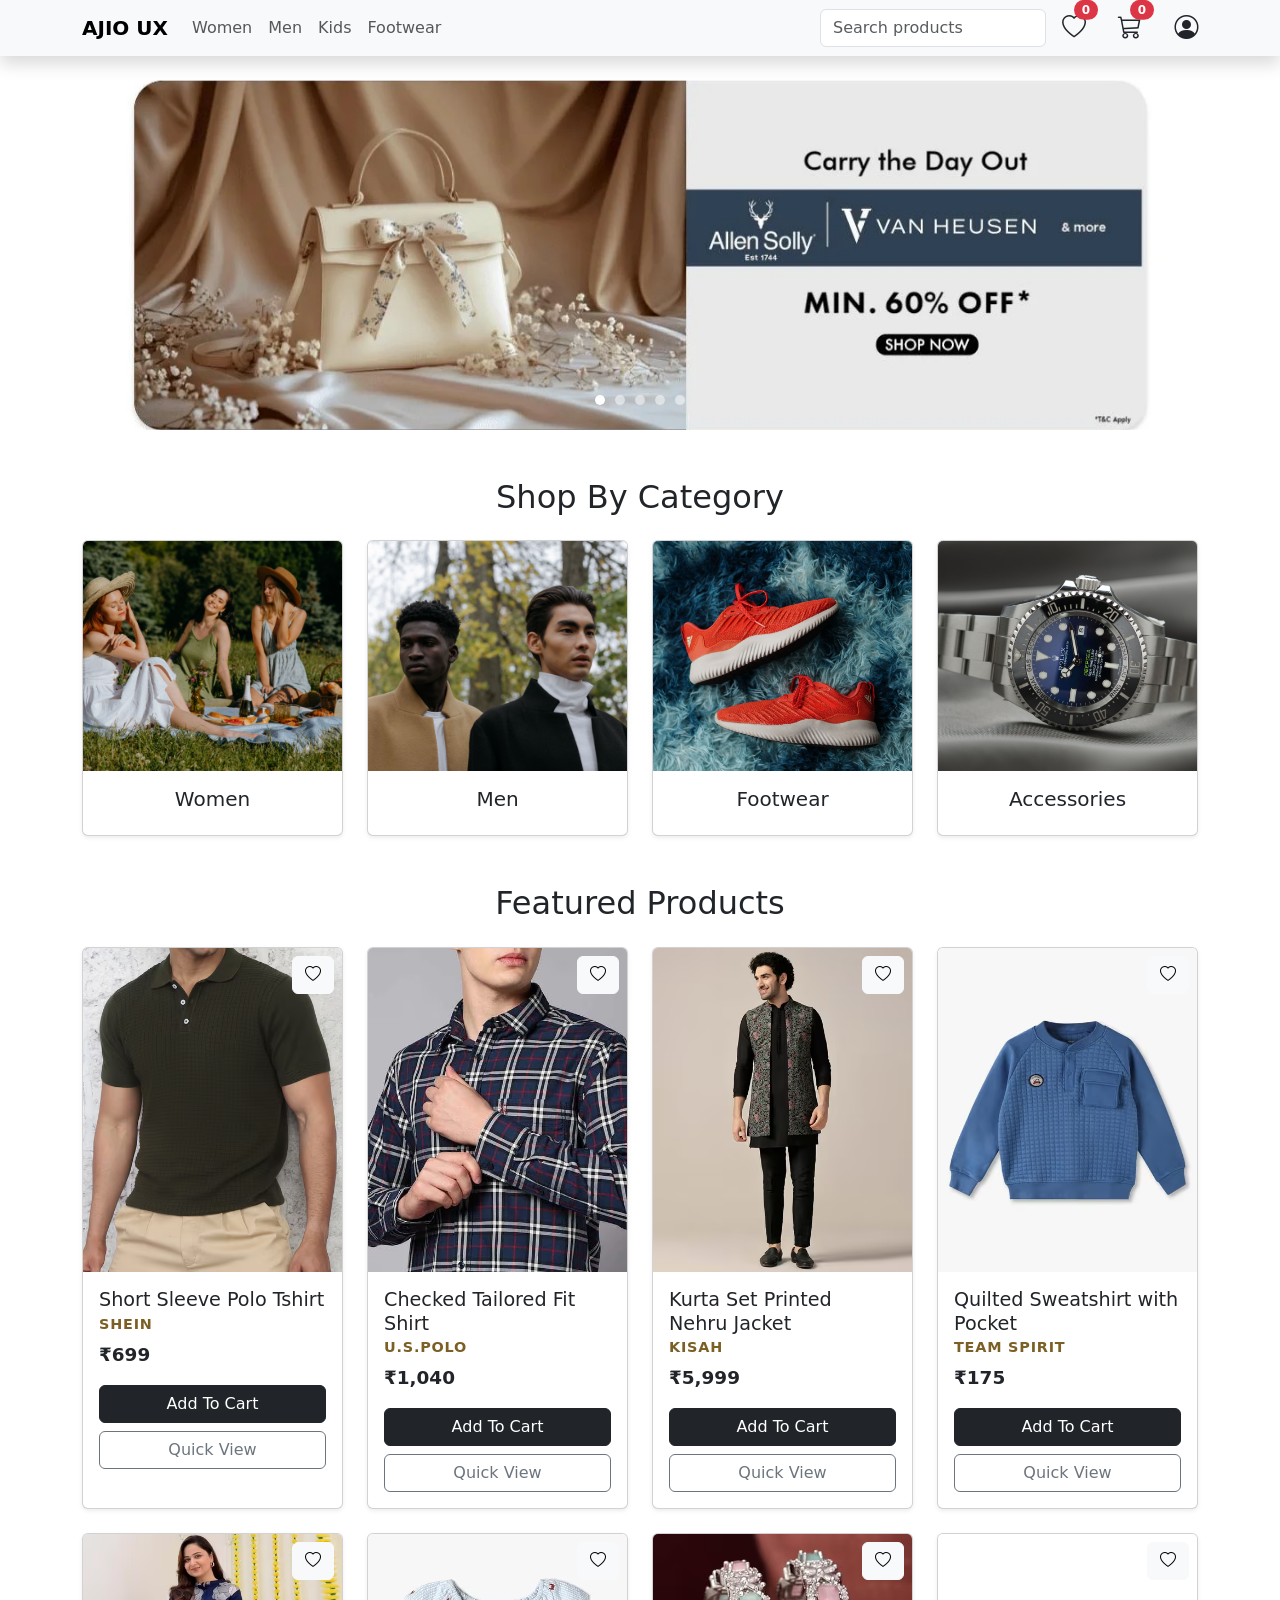
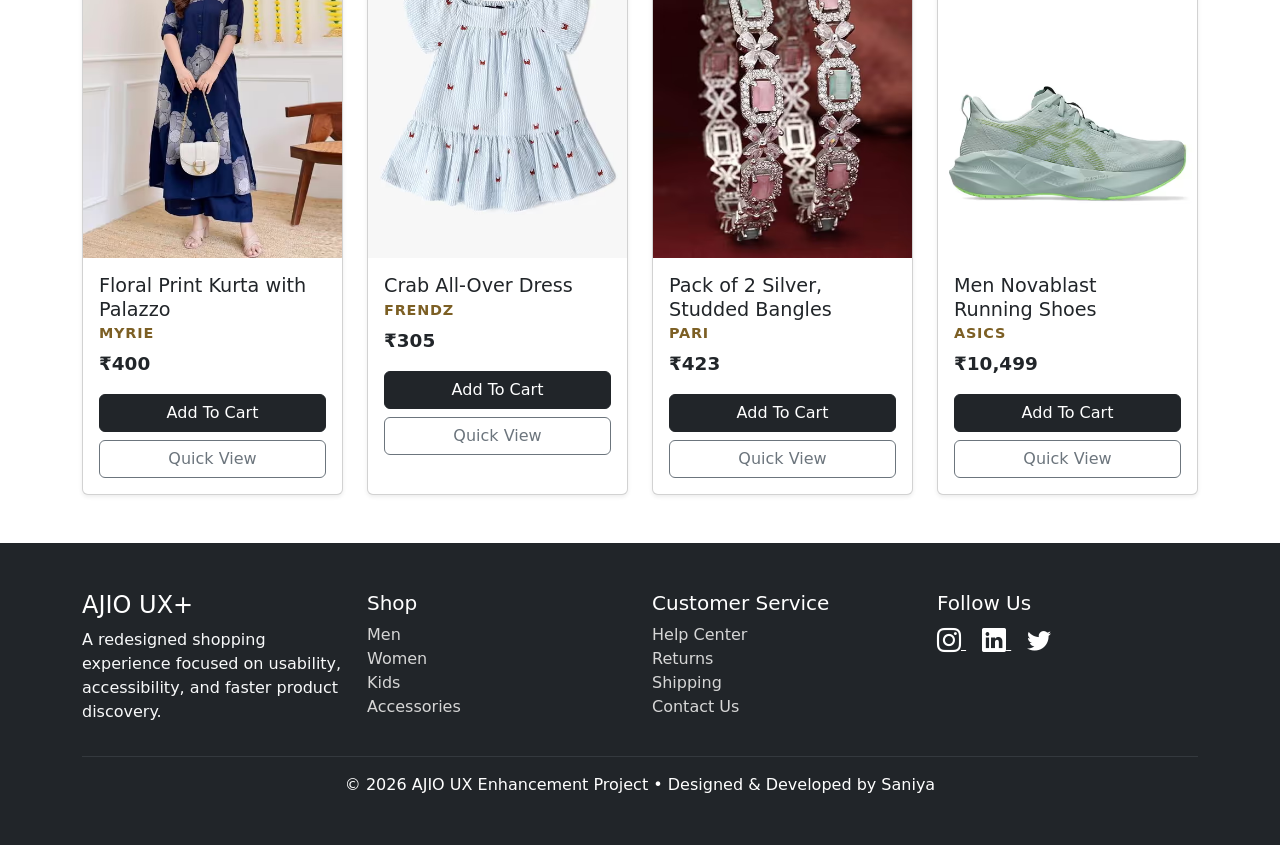
==== commit 2075ac82: "Implemented dynamic cart, wishlist" ====
--- a/index.html
+++ b/index.html
@@ -43,7 +43,7 @@
                     placeholder="Search products">
             </form>
             <div class="d-flex align-items-center">
-            <a href="#" class="me-3 text-dark">
+            <a href="wishlist.html" class="me-3 text-dark">
                 <div class="position-relative me-3">
                     <i class="bi bi-heart fs-4"></i>
                     <span
@@ -263,7 +263,8 @@
         <div class="col-md-3">
             <div class="card h-100 shadow-sm position-relative"data-id="1">
                 <button
-                    class="btn btn-light position-absolute top-0 end-0 m-2 wishlist-btn">
+                    class="btn btn-light position-absolute top-0 end-0 m-2 wishlist-btn"
+                    data-id="1">
                     <i class="bi bi-heart"></i>
                 </button>
                 <img
@@ -288,7 +289,8 @@
         <div class="col-md-3">
             <div class="card h-100 shadow-sm position-relative"data-id="2">
                 <button
-                    class="btn btn-light position-absolute top-0 end-0 m-2 wishlist-btn">
+                    class="btn btn-light position-absolute top-0 end-0 m-2 wishlist-btn"
+                    data-id="2">
                     <i class="bi bi-heart"></i>
                 </button>
                 <img
@@ -313,7 +315,8 @@
         <div class="col-md-3">
             <div class="card h-100 shadow-sm position-relative" data-id="3">
                 <button
-                    class="btn btn-light position-absolute top-0 end-0 m-2 wishlist-btn">
+                    class="btn btn-light position-absolute top-0 end-0 m-2 wishlist-btn"
+                    data-id="3">
                     <i class="bi bi-heart"></i>
                 </button>
                 <img
@@ -338,7 +341,8 @@
         <div class="col-md-3">
             <div class="card h-100 shadow-sm position-relative"data-id="4">
                 <button
-                    class="btn btn-light position-absolute top-0 end-0 m-2 wishlist-btn">
+                    class="btn btn-light position-absolute top-0 end-0 m-2 wishlist-btn"
+                    data-id="4">
                     <i class="bi bi-heart"></i>
                 </button>
                 <img
@@ -363,7 +367,8 @@
         <div class="col-md-3">
             <div class="card h-100 shadow-sm position-relative"data-id="5">
                 <button
-                    class="btn btn-light position-absolute top-0 end-0 m-2 wishlist-btn">
+                    class="btn btn-light position-absolute top-0 end-0 m-2 wishlist-btn"
+                    data-id="5">
                     <i class="bi bi-heart"></i>
                 </button>
                 <img
@@ -388,7 +393,8 @@
         <div class="col-md-3">
             <div class="card h-100 shadow-sm position-relative"data-id="6">
                 <button
-                    class="btn btn-light position-absolute top-0 end-0 m-2 wishlist-btn">
+                    class="btn btn-light position-absolute top-0 end-0 m-2 wishlist-btn"
+                    data-id="6">
                     <i class="bi bi-heart"></i>
                 </button>
                 <img
@@ -413,7 +419,8 @@
         <div class="col-md-3">
             <div class="card h-100 shadow-sm position-relative" data-id="7">
                 <button
-                    class="btn btn-light position-absolute top-0 end-0 m-2 wishlist-btn">
+                    class="btn btn-light position-absolute top-0 end-0 m-2 wishlist-btn"
+                    data-id="7">
                     <i class="bi bi-heart"></i>
                 </button>
                 <img
@@ -438,7 +445,8 @@
         <div class="col-md-3">
             <div class="card h-100 shadow-sm position-relative" data-id="8">
                 <button
-                    class="btn btn-light position-absolute top-0 end-0 m-2 wishlist-btn">
+                    class="btn btn-light position-absolute top-0 end-0 m-2 wishlist-btn"
+                    data-id="8">
                     <i class="bi bi-heart"></i>
                 </button>
                 <img
@@ -526,5 +534,52 @@
     </div>
     <script src="https://cdn.jsdelivr.net/npm/bootstrap@5.3.7/dist/js/bootstrap.bundle.min.js"></script>
     <script src="js/app.js"></script>
+    <footer class="bg-dark text-white mt-5 py-5">
+        <div class="container">
+            <div class="row">
+                <div class="col-md-3">
+                    <h4>AJIO UX+</h4>
+                    <p class="text-light">
+                        A redesigned shopping experience focused on usability,
+                        accessibility, and faster product discovery.
+                    </p>
+                </div>
+                <div class="col-md-3">
+                    <h5>Shop</h5>
+                    <ul class="list-unstyled">
+                        <li><a href="#" class="footer-link">Men</a></li>
+                        <li><a href="#" class="footer-link">Women</a></li>
+                        <li><a href="#" class="footer-link">Kids</a></li>
+                        <li><a href="#" class="footer-link">Accessories</a></li>
+                    </ul>
+                </div>
+                <div class="col-md-3">
+                    <h5>Customer Service</h5>
+                    <ul class="list-unstyled">
+                        <li><a href="#" class="footer-link">Help Center</a></li>
+                        <li><a href="#" class="footer-link">Returns</a></li>
+                        <li><a href="#" class="footer-link">Shipping</a></li>
+                        <li><a href="#" class="footer-link">Contact Us</a></li>
+                    </ul>
+                </div>
+                <div class="col-md-3">
+                    <h5>Follow Us</h5>
+                    <a href="https://www.instagram.com/ajiolife/?hl=en" class="text-white me-3">
+                        <i class="bi bi-instagram fs-4"></i>
+                    </a>
+                    <a href="https://www.linkedin.com/company/ajiolife/" class="text-white me-3">
+                        <i class="bi bi-linkedin fs-4"></i>
+                    </a>
+                    <a href="https://x.com/AJIOLife" class="text-white me-3">
+                        <i class="bi bi-twitter fs-4"></i>
+                    </a>
+                </div>
+            </div>
+            <hr class="border-secondary">
+            <div class="text-center">
+                © 2026 AJIO UX Enhancement Project • Designed & Developed by Saniya
+            </div>
+        </div>
+    </footer>
 </body>
 </html>
--- a/css/style.css
+++ b/css/style.css
@@ -145,4 +145,19 @@
 .view-details-btn:hover{
     background:#7c5f24;
     color:white;
+}
+
+.footer-link{
+    color:#d6d6d6;
+    text-decoration:none;
+    transition:.3s;
+}
+.footer-link:hover{
+    color:#7c5f24;
+}
+footer i{
+    transition:.3s;
+}
+footer i:hover{
+    color:#7c5f24;
 }
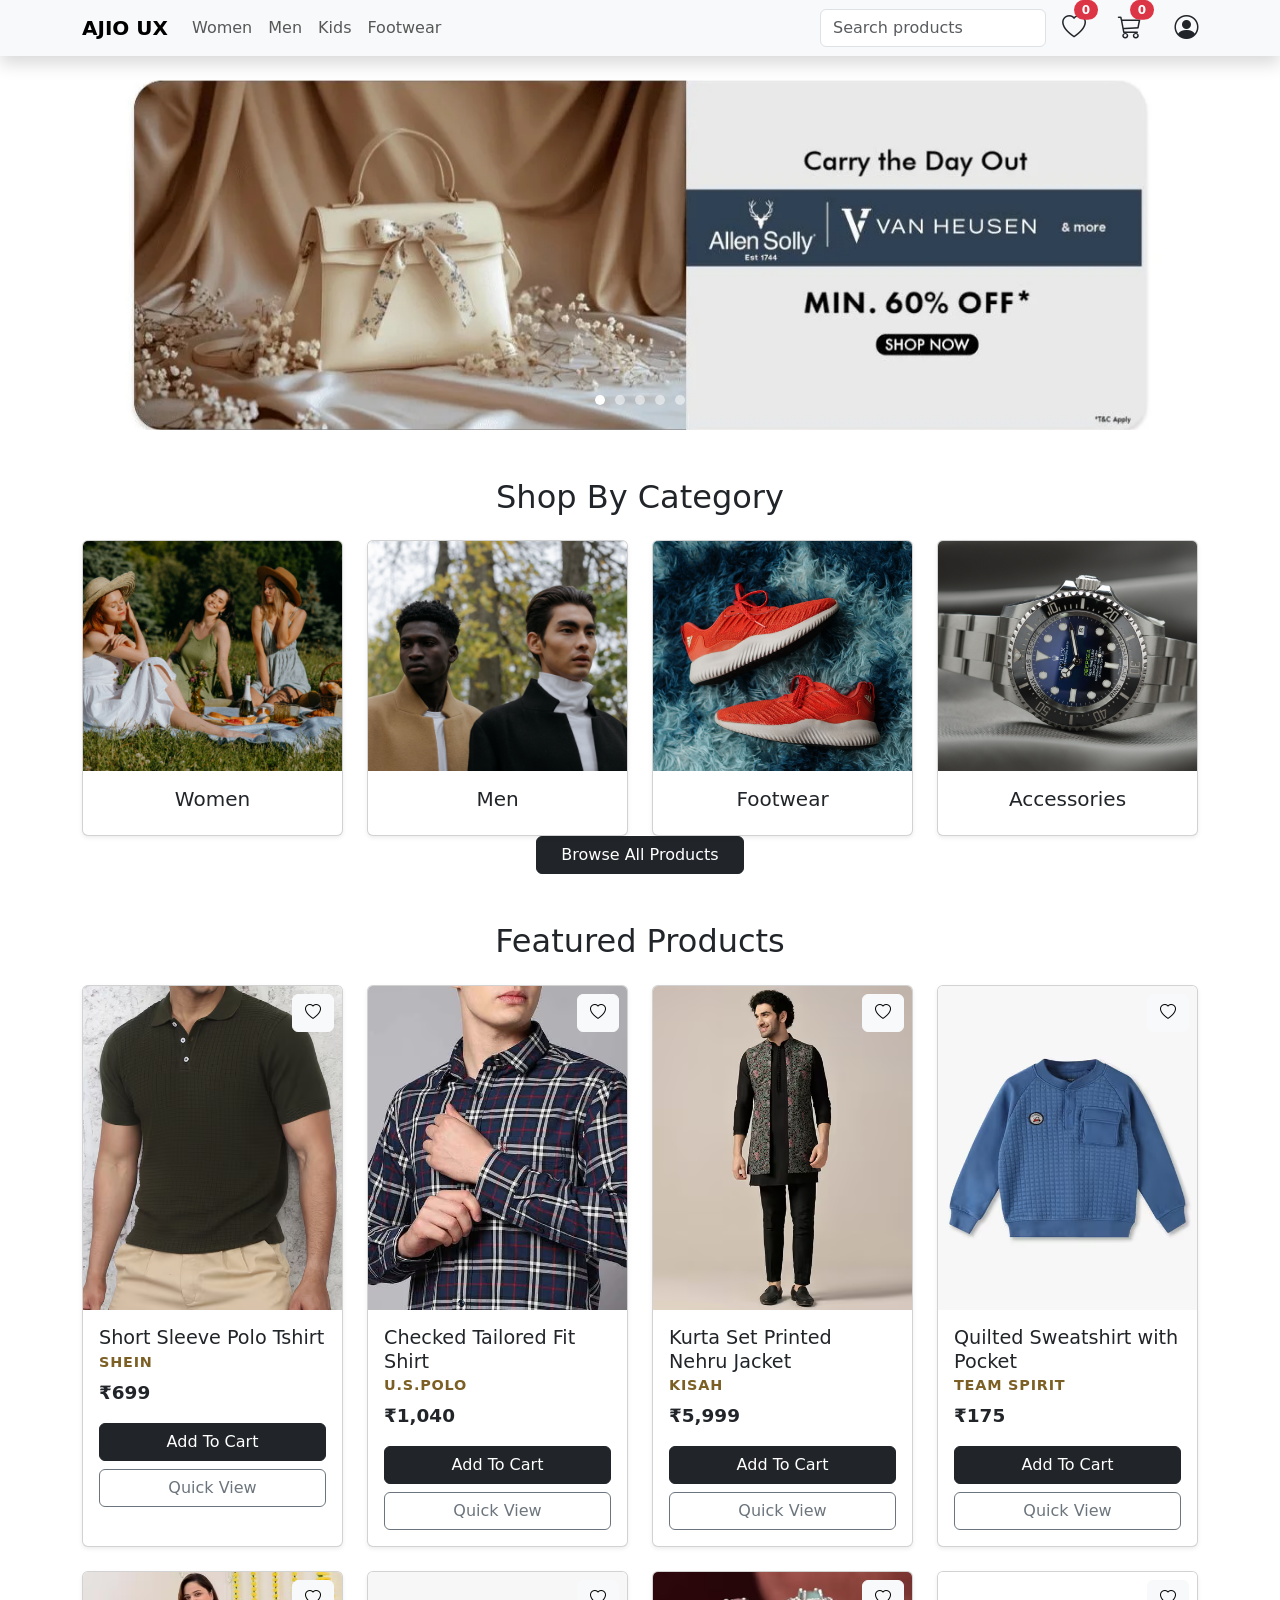
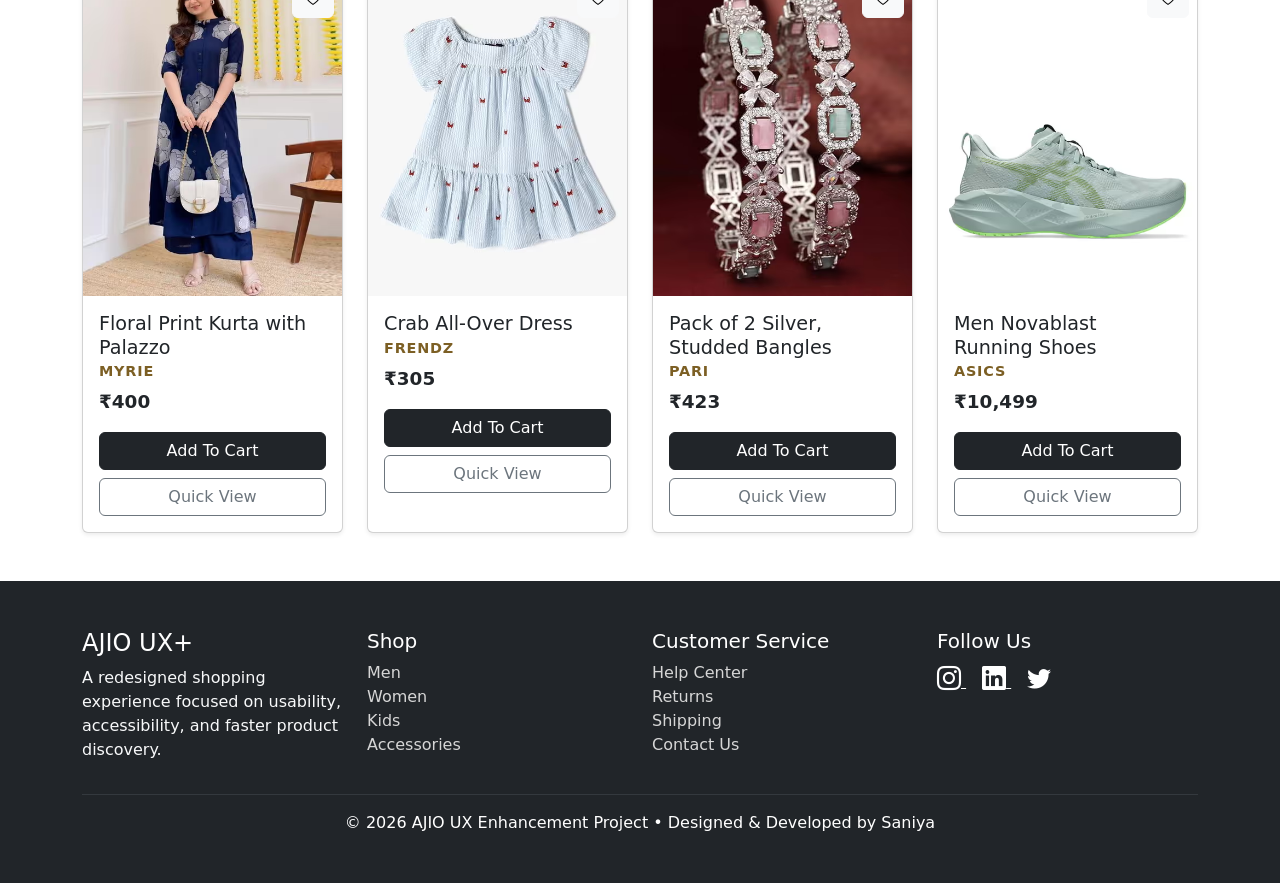
==== commit e7393e8f: "products page" ====
--- a/index.html
+++ b/index.html
@@ -24,16 +24,16 @@
             id="navbarNav">
             <ul class="navbar-nav me-auto">
                 <li class="nav-item">
-                    <a class="nav-link" href="#">Women</a>
+                    <a class="nav-link" href="products.html?category=Women">Women</a>
                 </li>
                 <li class="nav-item">
-                    <a class="nav-link" href="#">Men</a>
+                    <a class="nav-link" href="products.html?category=Men">Men</a>
                 </li>
                 <li class="nav-item">
-                    <a class="nav-link" href="#">Kids</a>
+                    <a class="nav-link" href="products.html?category=Kids">Kids</a>
                 </li>
                 <li class="nav-item">
-                    <a class="nav-link" href="#">Footwear</a>
+                    <a class="nav-link" href="products.html?category=Footwear">Footwear</a>
                 </li>
             </ul>
             <form class="d-flex me-3">
@@ -78,9 +78,9 @@
                             ₹<span id="cart-total">0</span>
                         </strong>
                     </div>
-                    <button class="btn btn-dark w-100 mt-3">
+                    <a href="checkout.html"><button class="btn btn-dark w-100 mt-3">
                         View Cart
-                    </button>
+                    </button></a>
                 </div>
             </div>
             <div class="dropdown ms-3">
@@ -158,7 +158,7 @@
             <div class="bg-danger text-white text-center carousel-content">
                 <h2>Summer Sale</h2>
                 <p>Up to 70% Off on Fashion</p>
-                <button class="btn btn-light">Shop Now</button>
+                <a href="products.html"class="btn btn-light">Shop Now</a>
             </div>
         </div>
         <div class="carousel-item">
@@ -194,11 +194,12 @@
 
     </div>
     </div>
-    
     <section class="container my-5">
     <h2 class="text-center mb-4">Shop By Category</h2>
     <div class="row g-4">
         <div class="col-md-3">
+            <a href="products.html?category=Women"
+            class="text-decoration-none text-dark">
             <div class="card shadow-sm">
                 <img
                     src="images/pexels-ladies.jpg"
@@ -210,9 +211,12 @@
                     </h5>
                 </div>
             </div>
+            </a>
         </div>
 
         <div class="col-md-3">
+            <a href="products.html?category=Men"
+            class="text-decoration-none text-dark">
             <div class="card shadow-sm">
                 <img
                     src="images/pexels-men.jpg" class="card-img-top category-img"
@@ -223,9 +227,12 @@
                     </h5>
                 </div>
             </div>
+            </a>
         </div>
 
         <div class="col-md-3">
+            <a href="products.html?category=Kids"
+            class="text-decoration-none text-dark">
             <div class="card shadow-sm">
                 <img
                     src="images/pexels-shoes.jpg"
@@ -237,9 +244,12 @@
                     </h5>
                 </div>
             </div>
+            </a>
         </div>
 
         <div class="col-md-3">
+            <a href="products.html?category=Accessories"
+            class="text-decoration-none text-dark">
             <div class="card shadow-sm">
                 <img
                     src="images/pexels-watches.jpg"
@@ -251,8 +261,13 @@
                     </h5>
                 </div>
             </div>
-        </div>
-
+            </a>
+        </div>
+    </div>
+    <div class="text-center mb-4">
+        <a href="products.html" class="btn btn-dark px-4">
+            Browse All Products
+        </a>
     </div>
     </section>
 
@@ -532,6 +547,7 @@
         </div>
     </div>
     </div>
+    
     <script src="https://cdn.jsdelivr.net/npm/bootstrap@5.3.7/dist/js/bootstrap.bundle.min.js"></script>
     <script src="js/app.js"></script>
     <footer class="bg-dark text-white mt-5 py-5">
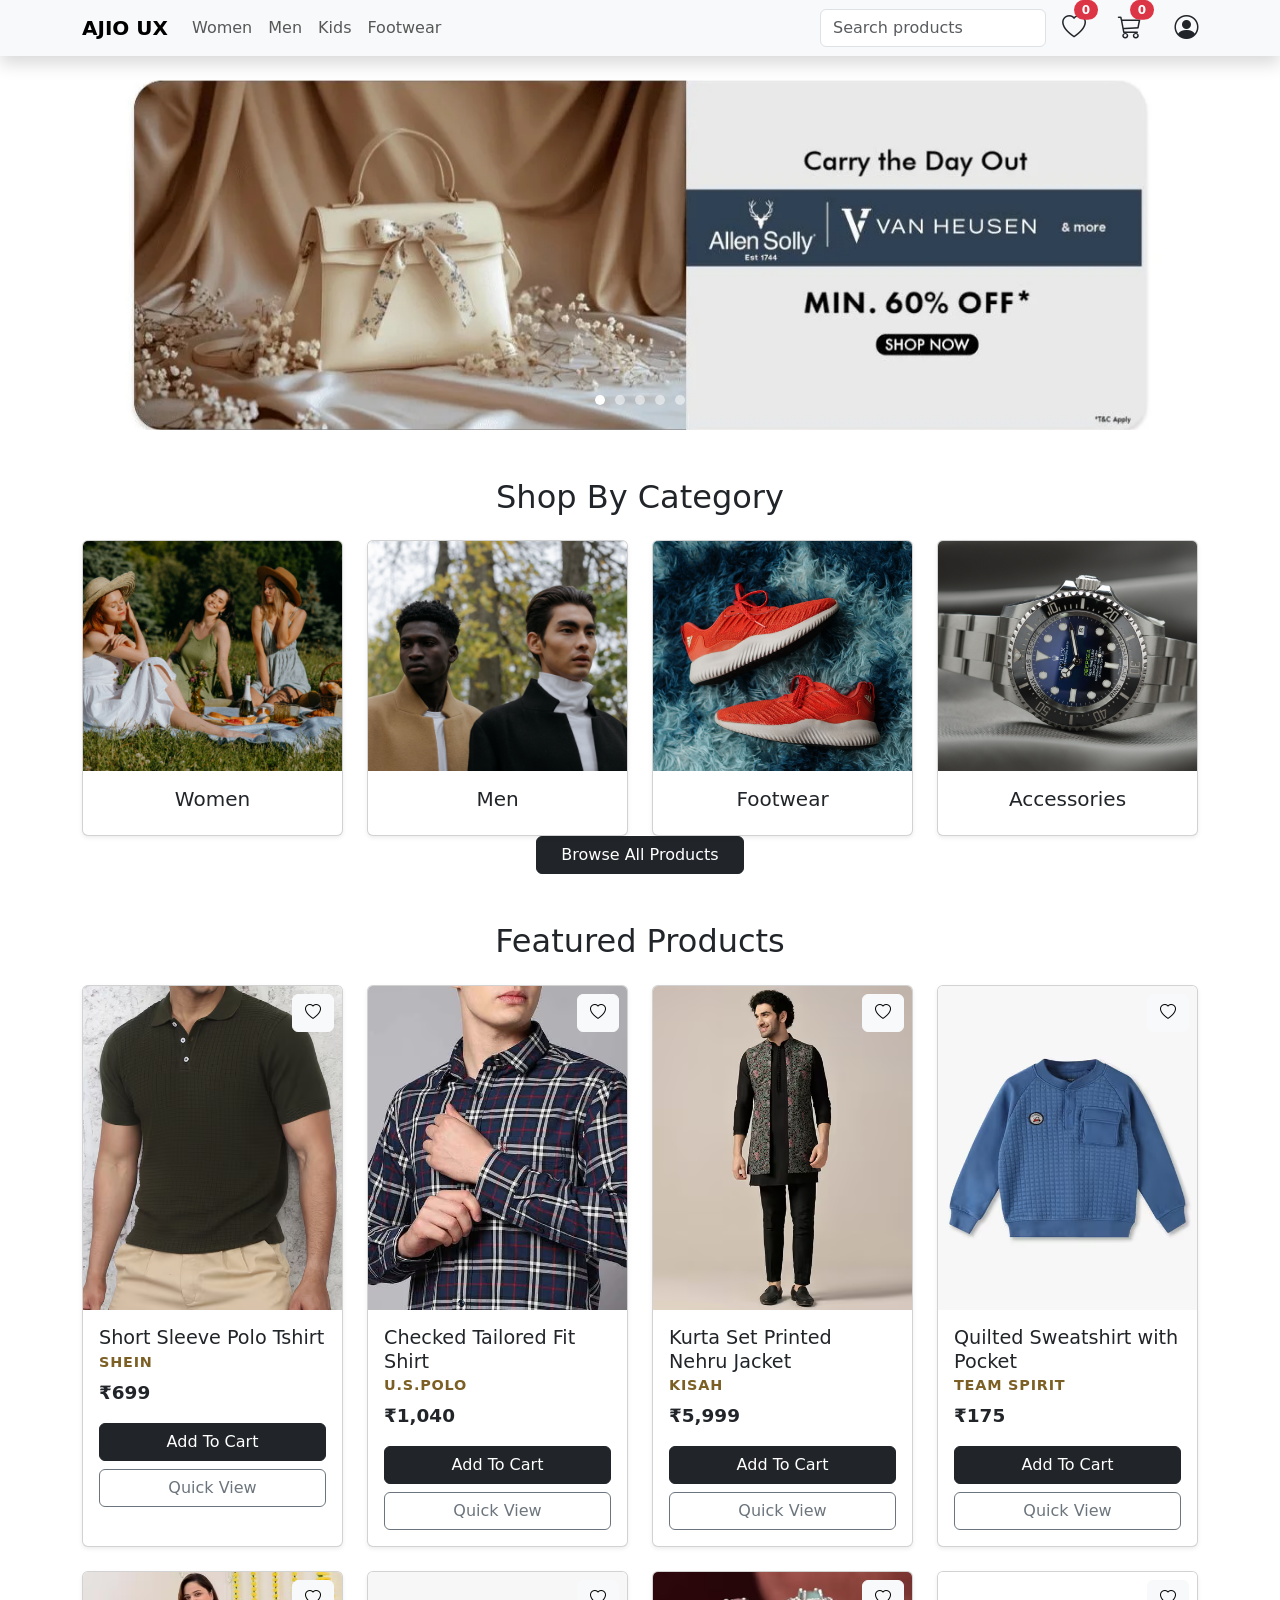
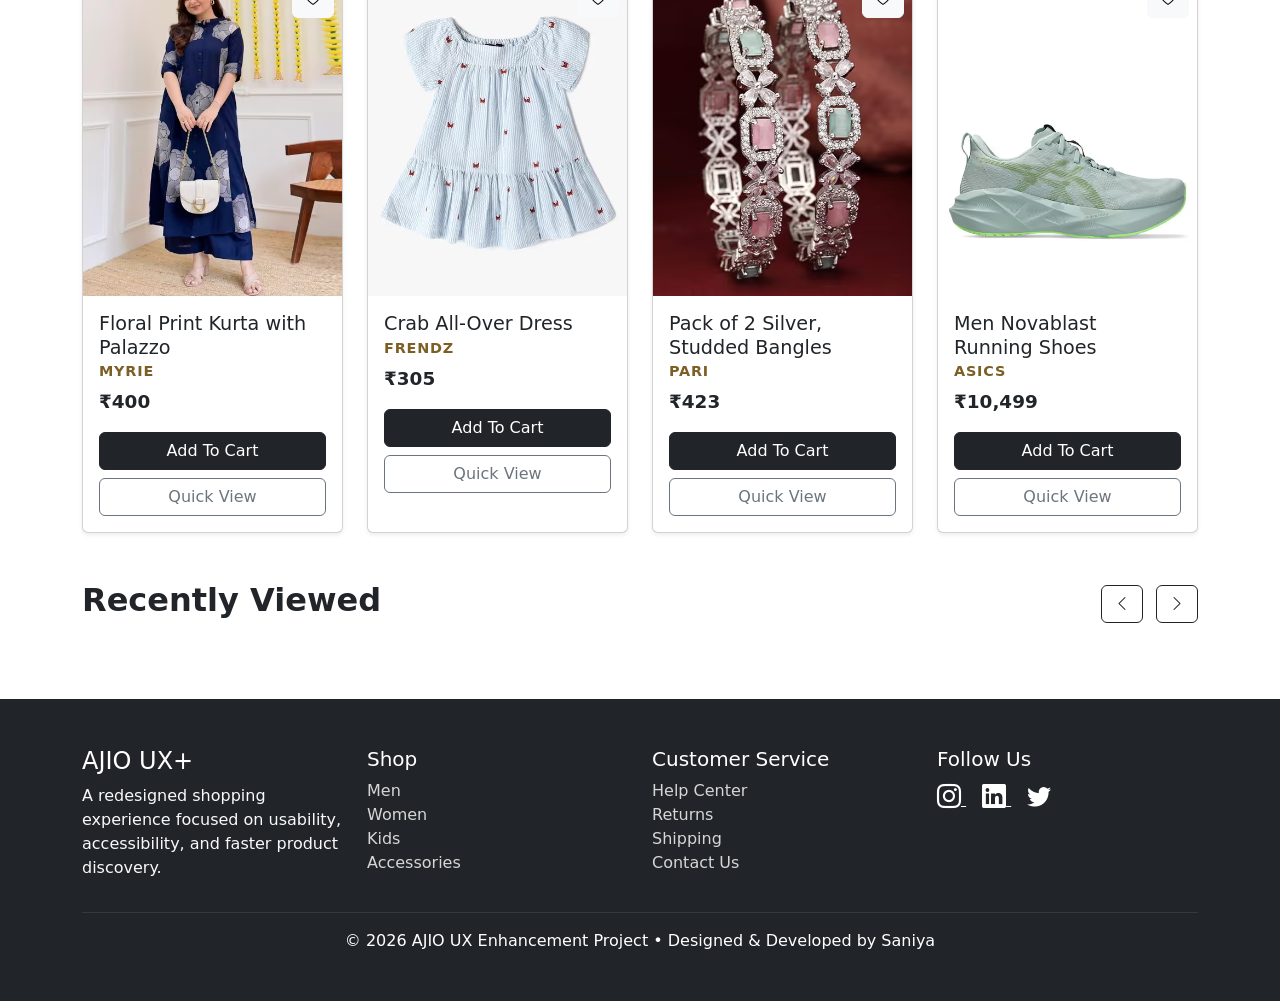
==== commit 0f732b51: "direct to product details" ====
--- a/index.html
+++ b/index.html
@@ -484,7 +484,25 @@
         </div>
     </div>
     </section>
-    
+    <section class="container my-5">
+        <div class="d-flex justify-content-between align-items-center mb-4">
+            <h2 class="fw-bold">
+                Recently Viewed
+            </h2>
+            <div>
+                <button class="btn btn-outline-dark me-2" id="recent-prev">
+                    <i class="bi bi-chevron-left"></i>
+                </button>
+                <button class="btn btn-outline-dark" id="recent-next">
+                    <i class="bi bi-chevron-right"></i>
+                </button>
+            </div>
+        </div>
+        <div
+            id="recently-viewed"
+            class="d-flex overflow-hidden gap-3">
+        </div>
+    </section>
     <div class="modal fade" id="productModal" tabindex="-1">
     <div class="modal-dialog modal-xl">
         <div class="modal-content">
@@ -547,7 +565,7 @@
         </div>
     </div>
     </div>
-    
+
     <script src="https://cdn.jsdelivr.net/npm/bootstrap@5.3.7/dist/js/bootstrap.bundle.min.js"></script>
     <script src="js/app.js"></script>
     <footer class="bg-dark text-white mt-5 py-5">
